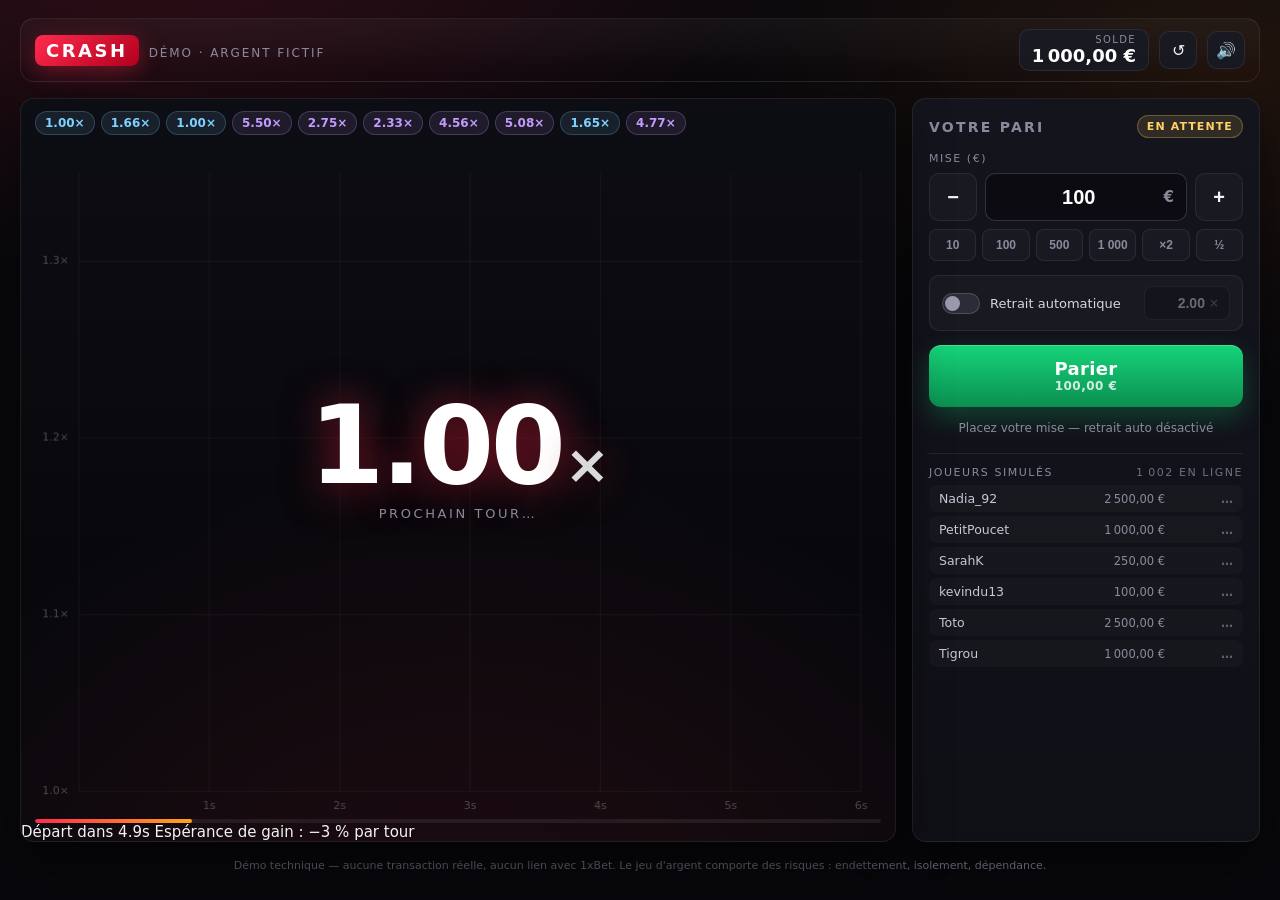
==== crash/index.html @ 45627540 "feat: deux jeux de casino jouables en demo (Crash + Under/Over 7) - Crash : courbe animee, avion vec" ====
<!DOCTYPE html>
<html lang="fr">
<head>
<meta charset="utf-8">
<meta name="viewport" content="width=device-width, initial-scale=1">
<title>Crash — démo (argent fictif)</title>
<link rel="stylesheet" href="style.css">
</head>
<body>
<div class="app">

  <header class="topbar">
    <div class="brand">
      <span class="brand-badge">CRASH</span>
      <span class="brand-sub">démo · argent fictif</span>
    </div>
    <div class="topbar-right">
      <div class="balance">
        <span class="balance-label">Solde</span>
        <strong id="balance">1 000,00 €</strong>
      </div>
      <button class="ghost-btn" id="reset-btn" title="Réinitialiser le solde">↺</button>
      <button class="ghost-btn" id="sound-btn" title="Couper le son">🔊</button>
    </div>
  </header>

  <main class="layout">

    <!-- ---------- Scène de jeu ---------- -->
    <section class="stage" id="stage">
      <div class="history" id="history" aria-label="Derniers crashs"></div>

      <canvas id="graph"></canvas>

      <div class="stage-center">
        <div class="multiplier" id="multiplier">1.00<span>×</span></div>
        <div class="stage-status" id="stage-status">Prochain tour…</div>
      </div>

      <div class="progress" id="progress"><span id="progress-fill"></span></div>
      <div class="stage-foot">
        <span id="stage-foot-left">Départ dans 6.0s</span>
        <span id="stage-foot-right">Espérance de gain : −3 % par tour</span>
      </div>
    </section>

    <!-- ---------- Panneau de mise ---------- -->
    <aside class="panel">
      <div class="panel-head">
        <h2>Votre pari</h2>
        <span class="phase-tag" id="phase-tag">En attente</span>
      </div>

      <div class="field">
        <label for="bet-input">Mise (€)</label>
        <div class="amount-row">
          <button class="amount-btn" data-step="-100" aria-label="Diminuer">−</button>
          <div class="amount-input">
            <input id="bet-input" value="100" inputmode="numeric" autocomplete="off">
            <span>€</span>
          </div>
          <button class="amount-btn" data-step="100" aria-label="Augmenter">+</button>
        </div>
        <div class="quick-row">
          <button data-quick="10">10</button>
          <button data-quick="100">100</button>
          <button data-quick="500">500</button>
          <button data-quick="1000">1 000</button>
          <button data-quick="x2">×2</button>
          <button data-quick="x0.5">½</button>
        </div>
      </div>

      <div class="auto-row">
        <label class="switch">
          <input type="checkbox" id="auto-toggle">
          <span class="track"><span class="knob"></span></span>
          <span class="switch-label">Retrait automatique</span>
        </label>
        <div class="auto-input is-off" id="auto-input-wrap">
          <input id="auto-input" value="2.00" inputmode="decimal" autocomplete="off">
          <span>×</span>
        </div>
      </div>

      <button id="action-btn" class="action-btn is-bet">Parier</button>
      <div class="hint" id="action-hint">Mise min. 10 € · barre d'espace pour valider</div>

      <div class="live">
        <div class="live-head">
          <span>Joueurs simulés</span>
          <span class="live-count" id="live-count">—</span>
        </div>
        <ul class="live-list" id="live-list"></ul>
      </div>
    </aside>

  </main>

  <footer class="footer">
    Démo technique — aucune transaction réelle, aucun lien avec 1xBet.
    Le jeu d'argent comporte des risques : endettement, isolement, dépendance.
  </footer>
</div>

<script src="game.js"></script>
</body>
</html>
---- crash/style.css ----
:root {
  --bg: #08080c;
  --panel: #12121a;
  --panel-2: #191922;
  --panel-3: #22222d;
  --line: rgba(255, 255, 255, 0.08);
  --line-strong: rgba(255, 255, 255, 0.16);
  --text: #f2f2f7;
  --muted: #8a8a9c;
  --accent: #ff2b4d;
  --accent-2: #ff7a18;
  --green: #12c76f;
  --green-dark: #0b8f50;
  --orange: #ffa41b;
  --radius: 14px;
  --shadow: 0 18px 50px rgba(0, 0, 0, 0.55);
}

* { box-sizing: border-box; }

html, body { margin: 0; height: 100%; }

body {
  background:
    radial-gradient(1100px 620px at 12% -12%, rgba(255, 43, 77, 0.18), transparent 62%),
    radial-gradient(900px 520px at 96% 8%, rgba(255, 122, 24, 0.10), transparent 60%),
    var(--bg);
  color: var(--text);
  font-family: "Inter", "Segoe UI", system-ui, -apple-system, sans-serif;
  font-size: 15px;
  -webkit-font-smoothing: antialiased;
}

.app {
  max-width: 1360px;
  margin: 0 auto;
  padding: 18px 20px 26px;
  display: flex;
  flex-direction: column;
  gap: 16px;
  min-height: 100%;
}

/* ---------- Barre du haut ---------- */
.topbar {
  display: flex;
  align-items: center;
  justify-content: space-between;
  gap: 16px;
  background: linear-gradient(180deg, rgba(255, 255, 255, 0.04), rgba(255, 255, 255, 0));
  border: 1px solid var(--line);
  border-radius: var(--radius);
  padding: 10px 14px;
}

.brand { display: flex; align-items: baseline; gap: 10px; }

.brand-badge {
  font-weight: 900;
  letter-spacing: 0.14em;
  font-size: 18px;
  padding: 5px 11px;
  border-radius: 8px;
  color: #fff;
  background: linear-gradient(135deg, var(--accent), #b3001f);
  box-shadow: 0 6px 22px rgba(255, 43, 77, 0.35);
}

.brand-sub {
  font-size: 12px;
  text-transform: uppercase;
  letter-spacing: 0.16em;
  color: var(--muted);
}

.topbar-right { display: flex; align-items: center; gap: 10px; }

.balance {
  display: flex;
  flex-direction: column;
  align-items: flex-end;
  line-height: 1.15;
  padding: 4px 12px;
  border-radius: 10px;
  background: var(--panel-2);
  border: 1px solid var(--line);
}

.balance-label {
  font-size: 10px;
  text-transform: uppercase;
  letter-spacing: 0.14em;
  color: var(--muted);
}

.balance strong {
  font-size: 18px;
  font-variant-numeric: tabular-nums;
  color: #fff;
}

.ghost-btn {
  width: 38px;
  height: 38px;
  display: grid;
  place-items: center;
  font-size: 16px;
  color: var(--text);
  background: var(--panel-2);
  border: 1px solid var(--line);
  border-radius: 10px;
  cursor: pointer;
  transition: background 0.15s, border-color 0.15s, transform 0.1s;
}

.ghost-btn:hover { background: var(--panel-3); border-color: var(--line-strong); }
.ghost-btn:active { transform: scale(0.94); }
.ghost-btn.is-off { color: var(--muted); }

/* ---------- Layout ---------- */
.layout {
  display: grid;
  grid-template-columns: minmax(0, 1fr) 348px;
  gap: 16px;
  flex: 1;
  min-height: 0;
}

/* ---------- Scène ---------- */
.stage {
  position: relative;
  overflow: hidden;
  border-radius: var(--radius);
  border: 1px solid var(--line);
  background:
    radial-gradient(120% 120% at 50% 120%, rgba(255, 43, 77, 0.10), transparent 60%),
    linear-gradient(180deg, #0d0d14, #08080c 60%);
  box-shadow: var(--shadow);
  min-height: 520px;
  display: flex;
  flex-direction: column;
}

#graph {
  position: absolute;
  inset: 0;
  width: 100%;
  height: 100%;
  display: block;
}

.history {
  position: relative;
  z-index: 3;
  display: flex;
  gap: 6px;
  padding: 12px 14px 0;
  overflow: hidden;
  mask-image: linear-gradient(90deg, #000 82%, transparent);
}

.chip {
  flex: 0 0 auto;
  font-size: 12px;
  font-weight: 700;
  font-variant-numeric: tabular-nums;
  padding: 4px 9px;
  border-radius: 999px;
  border: 1px solid transparent;
  animation: chipIn 0.25s ease-out;
}

@keyframes chipIn {
  from { opacity: 0; transform: translateY(-6px) scale(0.9); }
  to { opacity: 1; transform: none; }
}

.chip.low { color: #7fd1ff; background: rgba(127, 209, 255, 0.10); border-color: rgba(127, 209, 255, 0.22); }
.chip.mid { color: #c39bff; background: rgba(195, 155, 255, 0.10); border-color: rgba(195, 155, 255, 0.24); }
.chip.high { color: #ffd166; background: rgba(255, 209, 102, 0.12); border-color: rgba(255, 209, 102, 0.28); }

.stage-center {
  position: relative;
  z-index: 2;
  flex: 1;
  display: flex;
  flex-direction: column;
  align-items: center;
  justify-content: center;
  gap: 6px;
  pointer-events: none;
  padding-bottom: 40px;
}

.multiplier {
  font-size: clamp(52px, 9vw, 108px);
  font-weight: 900;
  letter-spacing: -0.03em;
  font-variant-numeric: tabular-nums;
  line-height: 1;
  color: #fff;
  text-shadow: 0 0 42px rgba(255, 43, 77, 0.55), 0 8px 40px rgba(0, 0, 0, 0.7);
  transition: color 0.12s;
}

.multiplier span { font-size: 0.5em; margin-left: 2px; opacity: 0.85; }
.multiplier em { font-style: normal; }

.stage-status {
  font-size: 13px;
  text-transform: uppercase;
  letter-spacing: 0.2em;
  color: var(--muted);
  transition: color 0.2s;
}

.stage.is-flying .stage-status { color: var(--accent-2); }

/* Flash vert au retrait — déclaré avant .is-crashed pour que le crash prime */
.stage.is-win .multiplier {
  color: #45e08d;
  text-shadow: 0 0 52px rgba(69, 224, 141, 0.75), 0 8px 40px rgba(0, 0, 0, 0.7);
}

.stage.is-crashed .multiplier {
  color: var(--accent);
  animation: crashPop 0.45s cubic-bezier(0.2, 1.6, 0.3, 1);
  text-shadow: 0 0 60px rgba(255, 43, 77, 0.9), 0 8px 40px rgba(0, 0, 0, 0.8);
}

.stage.is-crashed .stage-status { color: var(--accent); }

@keyframes crashPop {
  0% { transform: scale(1.25); filter: brightness(1.7); }
  100% { transform: scale(1); filter: none; }
}

.stage.is-crashed::after {
  content: "";
  position: absolute;
  inset: 0;
  background: radial-gradient(circle at 50% 55%, rgba(255, 43, 77, 0.22), transparent 62%);
  pointer-events: none;
  animation: flash 0.5s ease-out forwards;
}

@keyframes flash {
  from { opacity: 1; }
  to { opacity: 0; }
}

.progress {
  position: relative;
  z-index: 3;
  height: 4px;
  margin: 0 14px;
  border-radius: 99px;
  background: rgba(255, 255, 255, 0.07);
  overflow: hidden;
}

.progress span {
  display: block;
  height: 100%;
  width: 0%;
  border-radius: 99px;
  background: linear-gradient(90deg, var(--accent), var(--orange));
  box-shadow: 0 0 14px rgba(255, 43, 77, 0.7);
}

/* ---------- Panneau ---------- */
.panel {
  background: linear-gradient(180deg, #14141d, #0f0f16);
  border: 1px solid var(--line);
  border-radius: var(--radius);
  box-shadow: var(--shadow);
  padding: 16px;
  display: flex;
  flex-direction: column;
  gap: 14px;
  min-height: 0;
}

.panel-head {
  display: flex;
  align-items: center;
  justify-content: space-between;
}

.panel-head h2 {
  margin: 0;
  font-size: 14px;
  text-transform: uppercase;
  letter-spacing: 0.16em;
  color: var(--muted);
  font-weight: 700;
}

.phase-tag {
  font-size: 11px;
  font-weight: 700;
  text-transform: uppercase;
  letter-spacing: 0.1em;
  padding: 4px 9px;
  border-radius: 999px;
  color: #ffd166;
  background: rgba(255, 209, 102, 0.12);
  border: 1px solid rgba(255, 209, 102, 0.28);
}

.phase-tag.is-flying { color: #7dffb0; background: rgba(18, 199, 111, 0.14); border-color: rgba(18, 199, 111, 0.32); }
.phase-tag.is-crashed { color: #ff8fa3; background: rgba(255, 43, 77, 0.14); border-color: rgba(255, 43, 77, 0.34); }

.field { display: flex; flex-direction: column; gap: 8px; }

.field > label {
  font-size: 11px;
  text-transform: uppercase;
  letter-spacing: 0.14em;
  color: var(--muted);
}

.amount-row { display: grid; grid-template-columns: 48px 1fr 48px; gap: 8px; }

.amount-btn {
  height: 48px;
  font-size: 20px;
  font-weight: 700;
  color: var(--text);
  background: var(--panel-2);
  border: 1px solid var(--line);
  border-radius: 10px;
  cursor: pointer;
  transition: background 0.15s, transform 0.1s;
}

.amount-btn:hover { background: var(--panel-3); }
.amount-btn:active { transform: scale(0.95); }

.amount-input {
  display: flex;
  align-items: center;
  gap: 4px;
  padding: 0 12px;
  background: #0b0b11;
  border: 1px solid var(--line-strong);
  border-radius: 10px;
}

.amount-input input {
  flex: 1;
  width: 100%;
  min-width: 0;
  height: 46px;
  border: 0;
  outline: 0;
  background: transparent;
  color: #fff;
  font-size: 20px;
  font-weight: 800;
  font-variant-numeric: tabular-nums;
  text-align: center;
}

.amount-input span { color: var(--muted); font-weight: 700; }

.quick-row { display: grid; grid-template-columns: repeat(6, 1fr); gap: 6px; }

.quick-row button {
  height: 32px;
  font-size: 12px;
  font-weight: 700;
  color: var(--muted);
  background: var(--panel-2);
  border: 1px solid var(--line);
  border-radius: 8px;
  cursor: pointer;
  transition: color 0.15s, background 0.15s;
}

.quick-row button:hover { color: #fff; background: var(--panel-3); }

.auto-row {
  display: flex;
  align-items: center;
  justify-content: space-between;
  gap: 10px;
  padding: 10px 12px;
  background: var(--panel-2);
  border: 1px solid var(--line);
  border-radius: 10px;
}

.switch { display: flex; align-items: center; gap: 10px; cursor: pointer; user-select: none; }
.switch input { position: absolute; opacity: 0; pointer-events: none; }

.switch .track {
  width: 38px;
  height: 21px;
  border-radius: 99px;
  background: #2c2c38;
  border: 1px solid var(--line-strong);
  padding: 2px;
  transition: background 0.18s;
}

.switch .knob {
  display: block;
  width: 15px;
  height: 15px;
  border-radius: 50%;
  background: #9a9aad;
  transition: transform 0.18s, background 0.18s;
}

.switch input:checked + .track { background: var(--accent); border-color: transparent; }
.switch input:checked + .track .knob { transform: translateX(17px); background: #fff; }

.switch-label { font-size: 13px; color: #d6d6e0; }

.auto-input {
  display: flex;
  align-items: center;
  gap: 2px;
  padding: 0 10px;
  background: #0b0b11;
  border: 1px solid var(--line-strong);
  border-radius: 8px;
  transition: opacity 0.15s;
}

.auto-input.is-off { opacity: 0.35; pointer-events: none; }

.auto-input input {
  width: 52px;
  height: 32px;
  border: 0;
  outline: 0;
  background: transparent;
  color: #fff;
  font-size: 14px;
  font-weight: 700;
  font-variant-numeric: tabular-nums;
  text-align: right;
}

.auto-input span { color: var(--muted); font-size: 12px; }

/* ---------- Bouton d'action ---------- */
.action-btn {
  height: 62px;
  border: 0;
  border-radius: 12px;
  font-family: inherit;
  font-size: 18px;
  font-weight: 800;
  letter-spacing: 0.02em;
  color: #fff;
  cursor: pointer;
  transition: transform 0.1s, box-shadow 0.2s, background 0.2s, color 0.2s;
  display: flex;
  flex-direction: column;
  align-items: center;
  justify-content: center;
  gap: 2px;
  line-height: 1.1;
}

.action-btn small {
  font-size: 12px;
  font-weight: 600;
  opacity: 0.8;
  letter-spacing: 0.04em;
}

.action-btn:active { transform: scale(0.985); }
.action-btn:disabled { cursor: not-allowed; }

.action-btn.is-bet {
  background: linear-gradient(180deg, #16d47a, var(--green-dark));
  box-shadow: 0 10px 26px rgba(18, 199, 111, 0.28), inset 0 1px 0 rgba(255, 255, 255, 0.22);
}

.action-btn.is-bet:hover:not(:disabled) { box-shadow: 0 12px 30px rgba(18, 199, 111, 0.4); }

.action-btn.is-cancel {
  background: var(--panel-3);
  color: #cfcfdc;
  box-shadow: inset 0 0 0 1px var(--line-strong);
}

.action-btn.is-cashout {
  background: linear-gradient(180deg, #ffb020, #e07b00);
  color: #201200;
  box-shadow: 0 10px 30px rgba(255, 164, 27, 0.35), inset 0 1px 0 rgba(255, 255, 255, 0.3);
  animation: cashPulse 1.1s ease-in-out infinite;
}

@keyframes cashPulse {
  0%, 100% { filter: brightness(1); }
  50% { filter: brightness(1.14); }
}

.action-btn.is-disabled {
  background: #1b1b24;
  color: #5b5b6b;
  box-shadow: inset 0 0 0 1px var(--line);
}

.hint {
  font-size: 12px;
  color: var(--muted);
  text-align: center;
  min-height: 16px;
  transition: color 0.2s;
}

.hint.is-win { color: #4ade80; }
.hint.is-loss { color: #ff7a90; }

/* ---------- Joueurs simulés ---------- */
.live {
  display: flex;
  flex-direction: column;
  gap: 6px;
  min-height: 0;
  flex: 1;
}

.live-head {
  display: flex;
  align-items: center;
  justify-content: space-between;
  font-size: 11px;
  text-transform: uppercase;
  letter-spacing: 0.14em;
  color: var(--muted);
  padding-top: 2px;
  border-top: 1px solid var(--line);
  margin-top: 2px;
  padding-top: 12px;
}

.live-count { font-variant-numeric: tabular-nums; color: #6f6f80; }

.live-list {
  list-style: none;
  margin: 0;
  padding: 0;
  display: flex;
  flex-direction: column;
  gap: 4px;
  overflow: hidden;
}

.live-item {
  display: grid;
  grid-template-columns: 1fr auto auto;
  align-items: center;
  gap: 10px;
  padding: 6px 10px;
  border-radius: 8px;
  background: rgba(255, 255, 255, 0.025);
  font-size: 12.5px;
  animation: rowIn 0.22s ease-out;
}

@keyframes rowIn {
  from { opacity: 0; transform: translateX(8px); }
  to { opacity: 1; transform: none; }
}

.live-name {
  overflow: hidden;
  text-overflow: ellipsis;
  white-space: nowrap;
  color: #c8c8d6;
}

.live-bet {
  font-variant-numeric: tabular-nums;
  color: var(--muted);
  font-size: 11.5px;
}

.live-result {
  font-variant-numeric: tabular-nums;
  font-weight: 700;
  font-size: 12px;
  color: #5f5f70;
  min-width: 58px;
  text-align: right;
}

.live-item.is-win { background: rgba(18, 199, 111, 0.09); }
.live-item.is-win .live-result { color: #45e08d; }
.live-item.is-loss { background: rgba(255, 43, 77, 0.07); }
.live-item.is-loss .live-result { color: #ff7189; }

/* ---------- Pied de page ---------- */
.footer {
  font-size: 11px;
  line-height: 1.5;
  color: #5d5d6d;
  text-align: center;
  max-width: 900px;
  margin: 0 auto;
}

/* ---------- Responsive ---------- */
@media (max-width: 980px) {
  .layout { grid-template-columns: minmax(0, 1fr); }
  .stage { min-height: 400px; }
  .panel { order: 2; }
  .live { max-height: 190px; }
}

@media (max-width: 560px) {
  .app { padding: 10px 10px 18px; gap: 10px; }
  .brand-sub { display: none; }
  .balance strong { font-size: 15px; }
  .multiplier { font-size: clamp(44px, 16vw, 72px); }
  .topbar { padding: 8px 10px; }
}

@media (prefers-reduced-motion: reduce) {
  .action-btn.is-cashout { animation: none; }
  * { animation-duration: 0.01ms !important; }
}
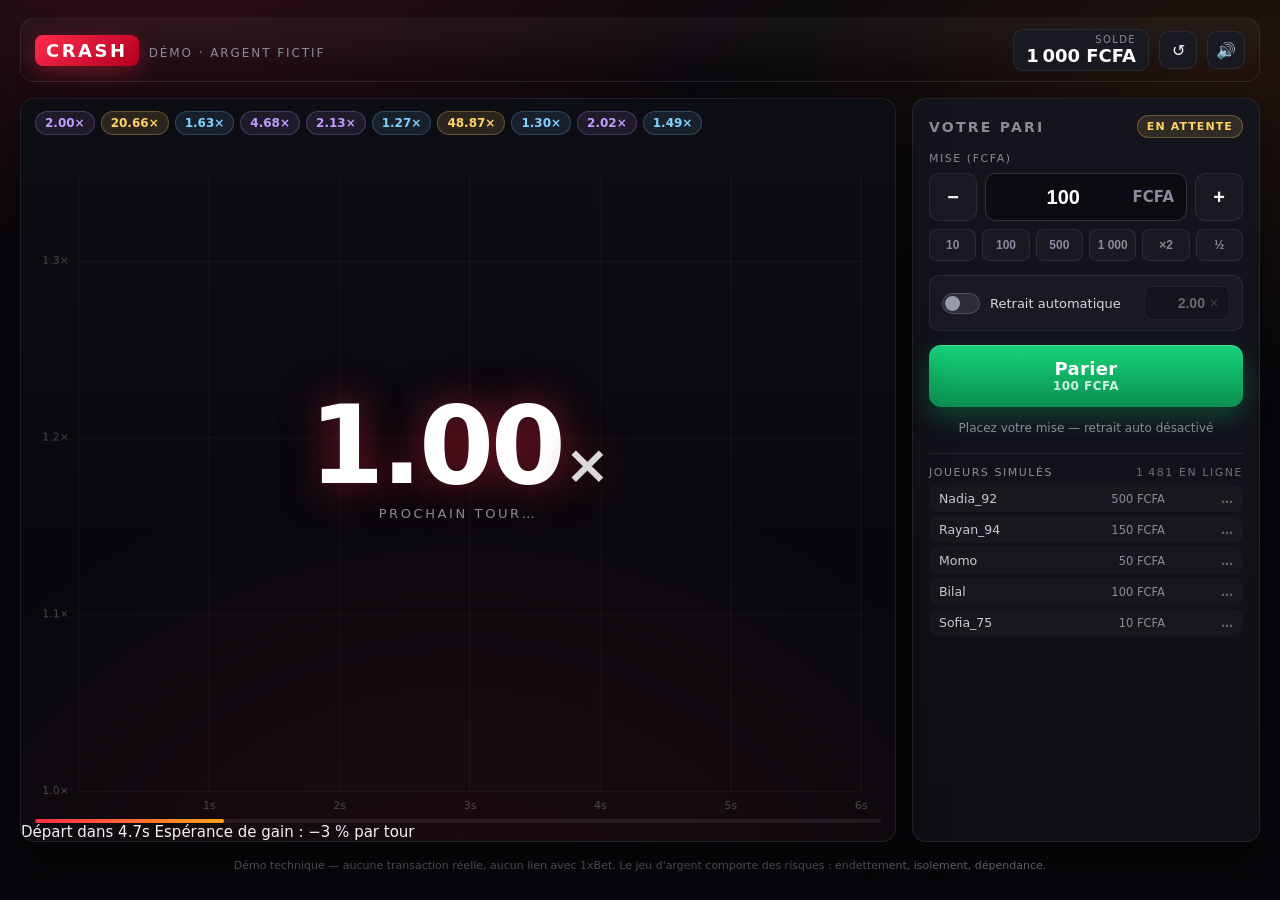
==== commit 8f829d0b: "feat(devise): passage en franc CFA (XOF) sur les deux jeux - money() affiche des montants entiers + " ====
--- a/crash/index.html
+++ b/crash/index.html
@@ -52,12 +52,12 @@
       </div>
 
       <div class="field">
-        <label for="bet-input">Mise (€)</label>
+        <label for="bet-input">Mise (FCFA)</label>
         <div class="amount-row">
           <button class="amount-btn" data-step="-100" aria-label="Diminuer">−</button>
           <div class="amount-input">
             <input id="bet-input" value="100" inputmode="numeric" autocomplete="off">
-            <span>€</span>
+            <span>FCFA</span>
           </div>
           <button class="amount-btn" data-step="100" aria-label="Augmenter">+</button>
         </div>
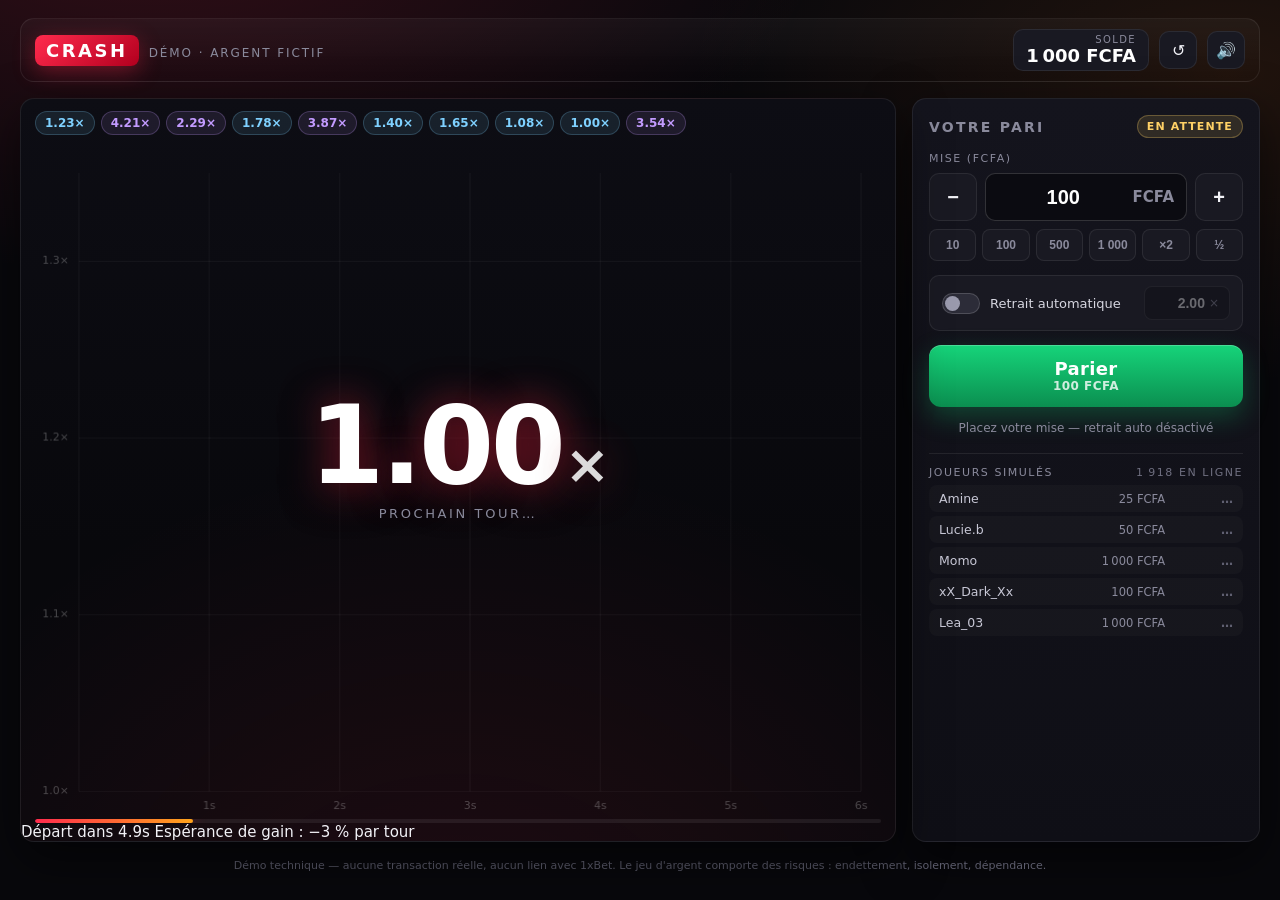
==== commit 1382a90e: "feat(under-over-7): manches 100% manuelles + bouton Demarrer le bot - suppression du compte a rebour" ====
--- a/crash/index.html
+++ b/crash/index.html
@@ -17,7 +17,7 @@
     <div class="topbar-right">
       <div class="balance">
         <span class="balance-label">Solde</span>
-        <strong id="balance">1 000,00 €</strong>
+        <strong id="balance">1 000 FCFA</strong>
       </div>
       <button class="ghost-btn" id="reset-btn" title="Réinitialiser le solde">↺</button>
       <button class="ghost-btn" id="sound-btn" title="Couper le son">🔊</button>
@@ -84,7 +84,7 @@
       </div>
 
       <button id="action-btn" class="action-btn is-bet">Parier</button>
-      <div class="hint" id="action-hint">Mise min. 10 € · barre d'espace pour valider</div>
+      <div class="hint" id="action-hint">Mise min. 10 FCFA · barre d'espace pour valider</div>
 
       <div class="live">
         <div class="live-head">
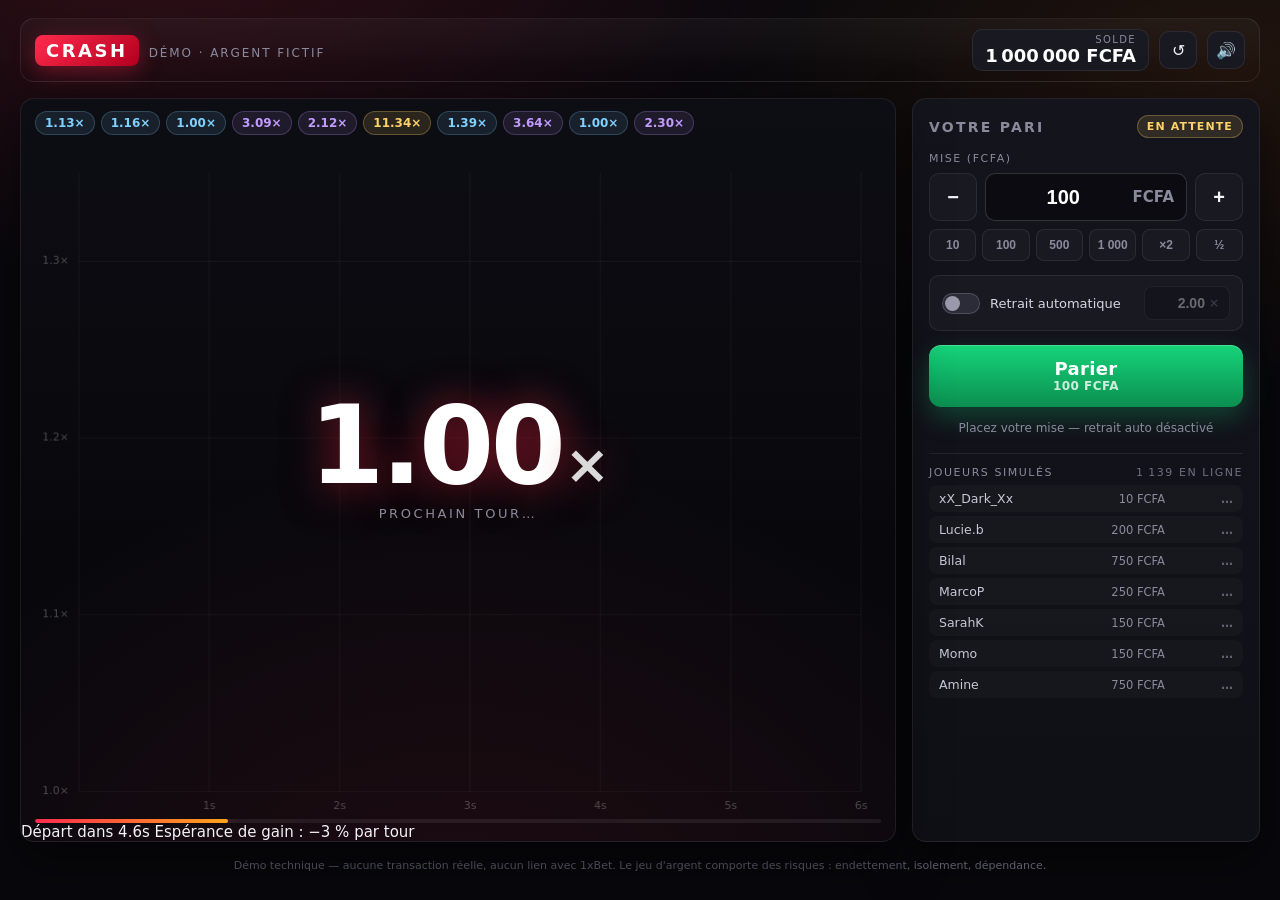
==== commit 032fdb6c: "feat(balance): solde de depart a 1 000 000 FCFA sur les deux jeux - CFG.startBalance = 1000000 (Cras" ====
--- a/crash/index.html
+++ b/crash/index.html
@@ -17,7 +17,7 @@
     <div class="topbar-right">
       <div class="balance">
         <span class="balance-label">Solde</span>
-        <strong id="balance">1 000 FCFA</strong>
+        <strong id="balance">1 000 000 FCFA</strong>
       </div>
       <button class="ghost-btn" id="reset-btn" title="Réinitialiser le solde">↺</button>
       <button class="ghost-btn" id="sound-btn" title="Couper le son">🔊</button>
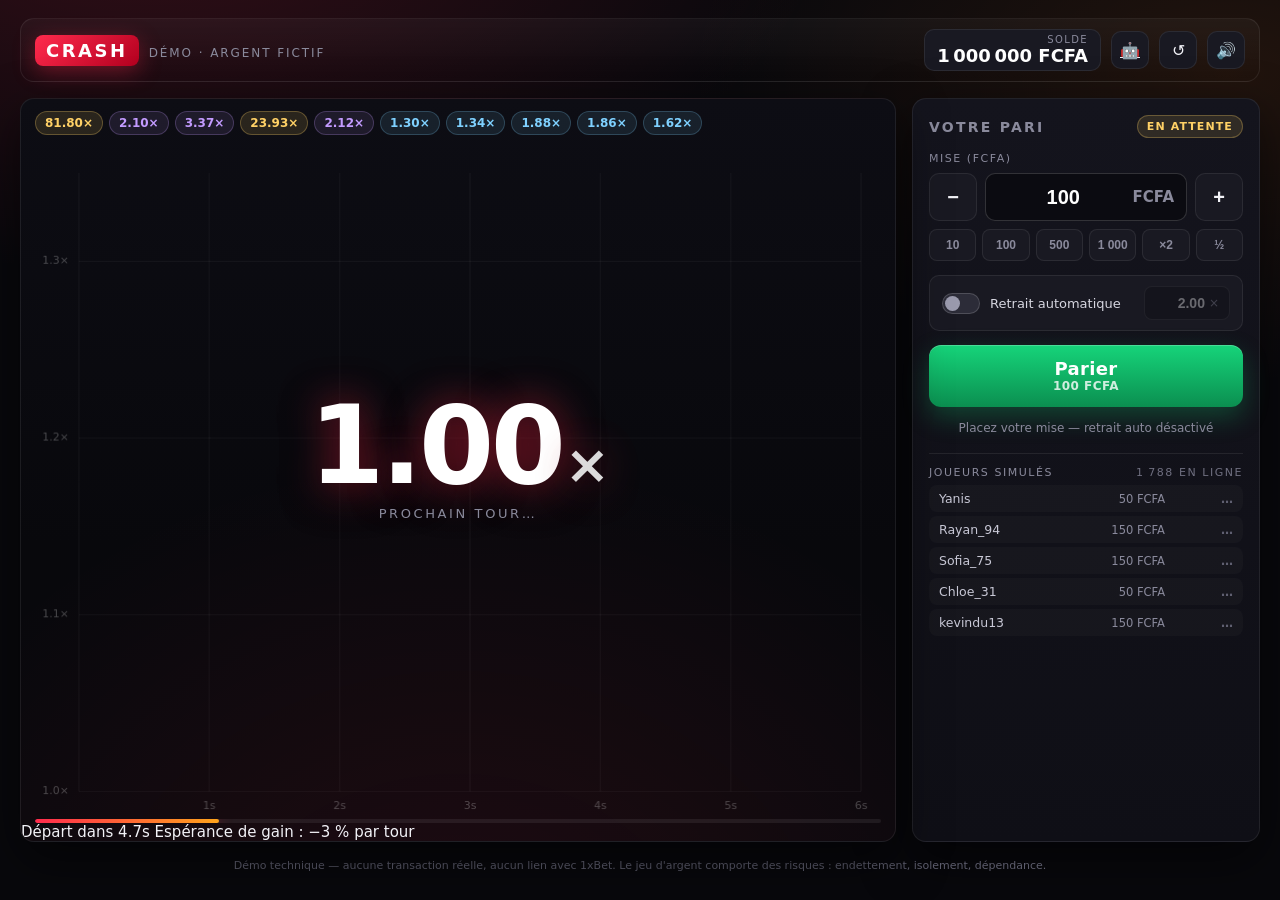
==== commit b67e7d04: "feat(crash): crashs programmes + page bot qui annonce le prochain crash exact - script.js : file de " ====
--- a/crash/index.html
+++ b/crash/index.html
@@ -19,6 +19,7 @@
         <span class="balance-label">Solde</span>
         <strong id="balance">1 000 000 FCFA</strong>
       </div>
+      <a class="ghost-btn" href="bot.html" title="Bot : prochain crash programmé" aria-label="Bot">🤖</a>
       <button class="ghost-btn" id="reset-btn" title="Réinitialiser le solde">↺</button>
       <button class="ghost-btn" id="sound-btn" title="Couper le son">🔊</button>
     </div>
@@ -103,6 +104,7 @@
   </footer>
 </div>
 
+<script src="script.js"></script>
 <script src="game.js"></script>
 </body>
 </html>
